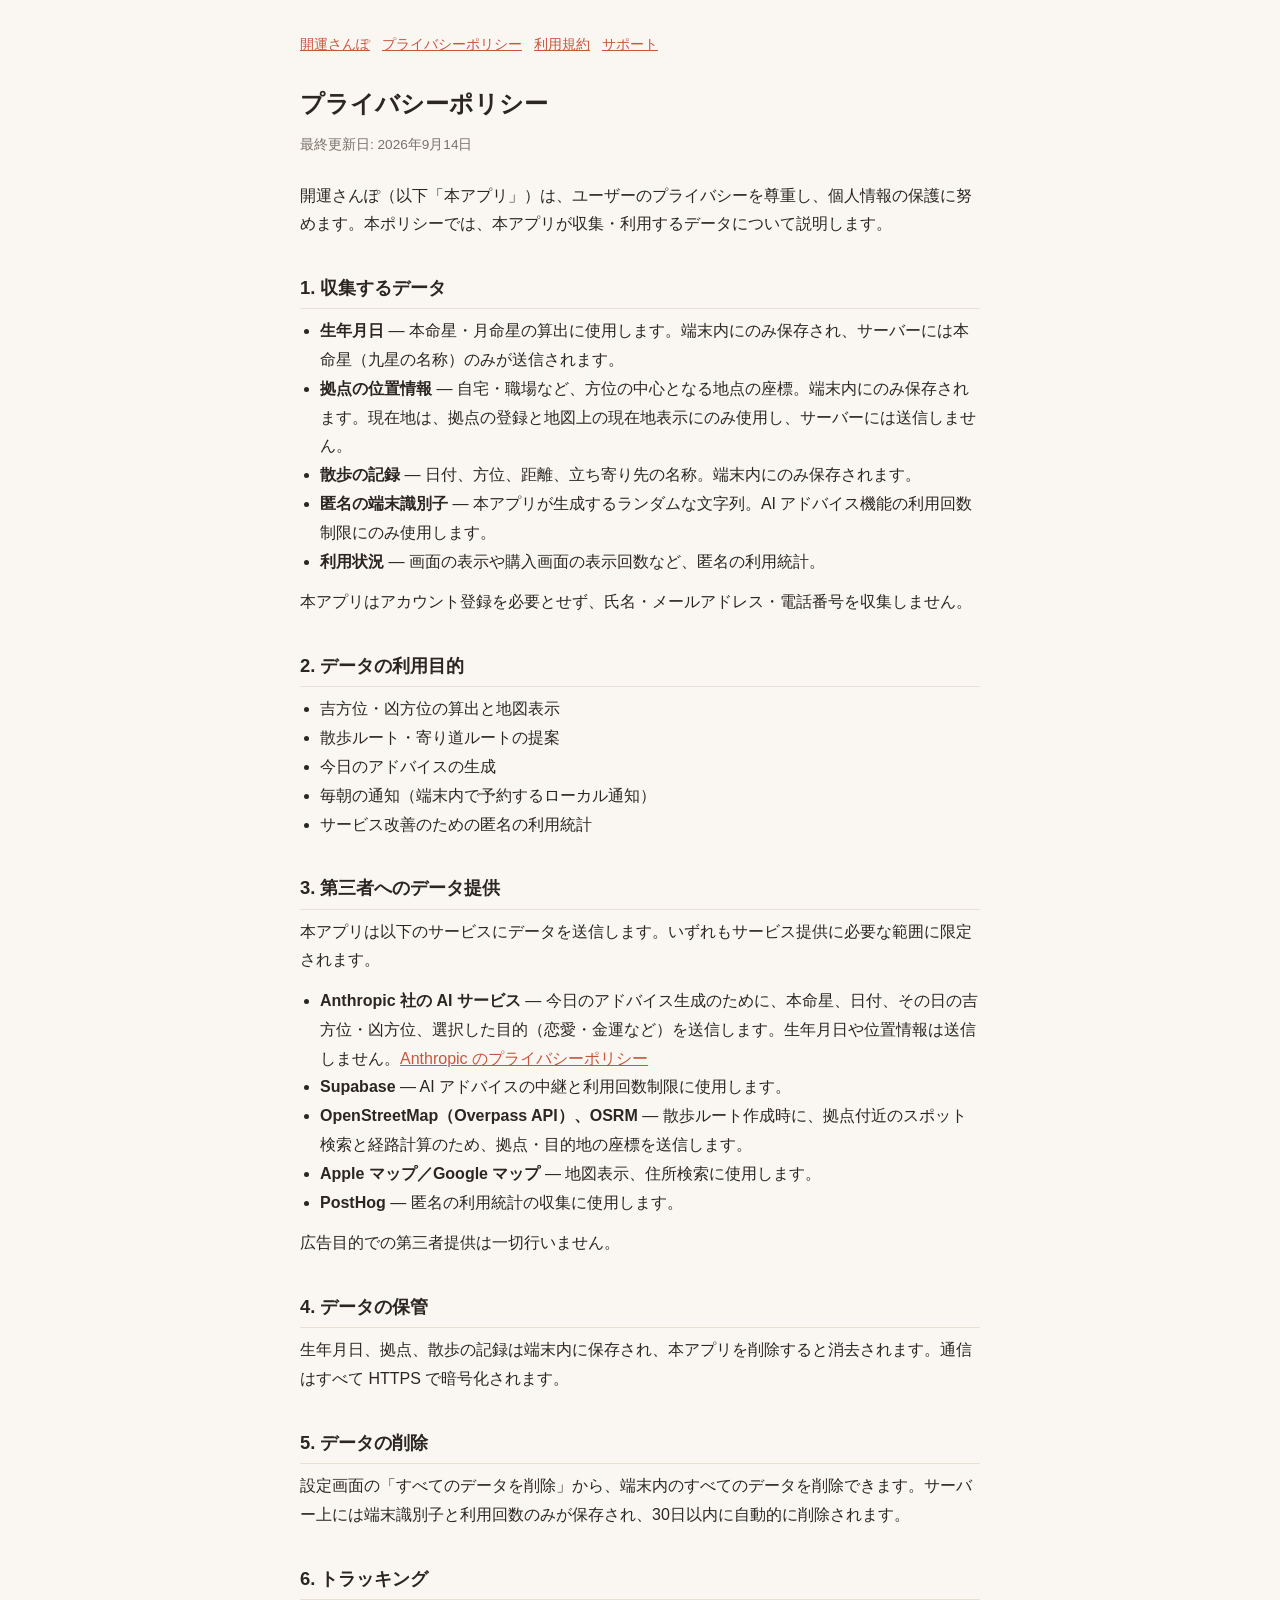
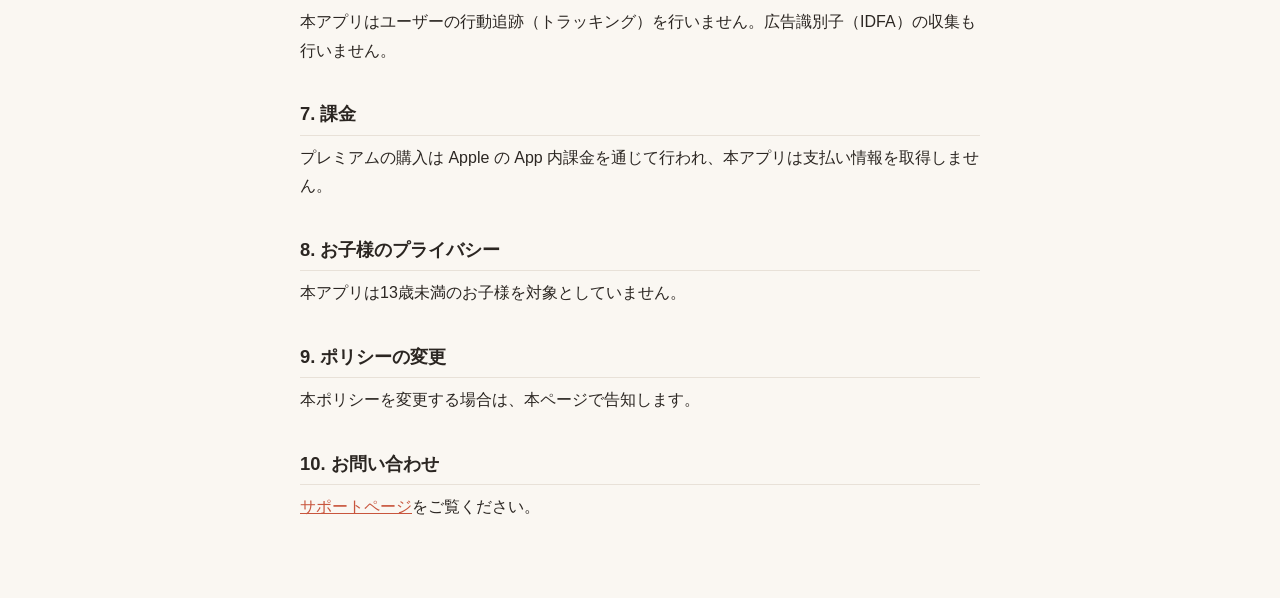
==== privacy.html @ 8f1d82c9 "開運さんぽ サポートサイト（プライバシーポリシー・利用規約・サポート）" ====
<!DOCTYPE html><html lang="ja"><head><meta charset="UTF-8"><meta name="viewport" content="width=device-width, initial-scale=1.0"><title>プライバシーポリシー - 開運さんぽ</title><link rel="stylesheet" href="_style.css"></head><body>
<nav><a href="index.html">開運さんぽ</a><a href="privacy.html">プライバシーポリシー</a><a href="terms.html">利用規約</a><a href="support.html">サポート</a></nav>
<h1>プライバシーポリシー</h1>
<p class="updated">最終更新日: 2026年9月14日</p>
<p>開運さんぽ（以下「本アプリ」）は、ユーザーのプライバシーを尊重し、個人情報の保護に努めます。本ポリシーでは、本アプリが収集・利用するデータについて説明します。</p>
<h2>1. 収集するデータ</h2>
<ul>
<li><strong>生年月日</strong> — 本命星・月命星の算出に使用します。端末内にのみ保存され、サーバーには本命星（九星の名称）のみが送信されます。</li>
<li><strong>拠点の位置情報</strong> — 自宅・職場など、方位の中心となる地点の座標。端末内にのみ保存されます。現在地は、拠点の登録と地図上の現在地表示にのみ使用し、サーバーには送信しません。</li>
<li><strong>散歩の記録</strong> — 日付、方位、距離、立ち寄り先の名称。端末内にのみ保存されます。</li>
<li><strong>匿名の端末識別子</strong> — 本アプリが生成するランダムな文字列。AI アドバイス機能の利用回数制限にのみ使用します。</li>
<li><strong>利用状況</strong> — 画面の表示や購入画面の表示回数など、匿名の利用統計。</li>
</ul>
<p>本アプリはアカウント登録を必要とせず、氏名・メールアドレス・電話番号を収集しません。</p>
<h2>2. データの利用目的</h2>
<ul><li>吉方位・凶方位の算出と地図表示</li><li>散歩ルート・寄り道ルートの提案</li><li>今日のアドバイスの生成</li><li>毎朝の通知（端末内で予約するローカル通知）</li><li>サービス改善のための匿名の利用統計</li></ul>
<h2>3. 第三者へのデータ提供</h2>
<p>本アプリは以下のサービスにデータを送信します。いずれもサービス提供に必要な範囲に限定されます。</p>
<ul>
<li><strong>Anthropic 社の AI サービス</strong> — 今日のアドバイス生成のために、本命星、日付、その日の吉方位・凶方位、選択した目的（恋愛・金運など）を送信します。生年月日や位置情報は送信しません。<a href="https://www.anthropic.com/privacy" target="_blank" rel="noopener">Anthropic のプライバシーポリシー</a></li>
<li><strong>Supabase</strong> — AI アドバイスの中継と利用回数制限に使用します。</li>
<li><strong>OpenStreetMap（Overpass API）、OSRM</strong> — 散歩ルート作成時に、拠点付近のスポット検索と経路計算のため、拠点・目的地の座標を送信します。</li>
<li><strong>Apple マップ／Google マップ</strong> — 地図表示、住所検索に使用します。</li>
<li><strong>PostHog</strong> — 匿名の利用統計の収集に使用します。</li>
</ul>
<p>広告目的での第三者提供は一切行いません。</p>
<h2>4. データの保管</h2>
<p>生年月日、拠点、散歩の記録は端末内に保存され、本アプリを削除すると消去されます。通信はすべて HTTPS で暗号化されます。</p>
<h2>5. データの削除</h2>
<p>設定画面の「すべてのデータを削除」から、端末内のすべてのデータを削除できます。サーバー上には端末識別子と利用回数のみが保存され、30日以内に自動的に削除されます。</p>
<h2>6. トラッキング</h2>
<p>本アプリはユーザーの行動追跡（トラッキング）を行いません。広告識別子（IDFA）の収集も行いません。</p>
<h2>7. 課金</h2>
<p>プレミアムの購入は Apple の App 内課金を通じて行われ、本アプリは支払い情報を取得しません。</p>
<h2>8. お子様のプライバシー</h2>
<p>本アプリは13歳未満のお子様を対象としていません。</p>
<h2>9. ポリシーの変更</h2>
<p>本ポリシーを変更する場合は、本ページで告知します。</p>
<h2>10. お問い合わせ</h2>
<p><a href="support.html">サポートページ</a>をご覧ください。</p>
</body></html>
---- _style.css ----
* { margin: 0; padding: 0; box-sizing: border-box; }
body { font-family: -apple-system, BlinkMacSystemFont, 'Hiragino Sans', sans-serif; line-height: 1.8; color: #2B2622; background: #FAF7F2; max-width: 720px; margin: 0 auto; padding: 32px 20px 64px; }
h1 { font-size: 1.5rem; margin-bottom: 8px; }
h2 { font-size: 1.15rem; margin-top: 32px; margin-bottom: 8px; border-bottom: 1px solid #E8E1D8; padding-bottom: 4px; }
p, ul { margin-bottom: 12px; } ul { padding-left: 20px; }
.updated { font-size: 0.85rem; color: #7A7168; margin-bottom: 24px; }
a { color: #C8553D; } nav { font-size: 0.9rem; margin-bottom: 24px; } nav a { margin-right: 12px; }
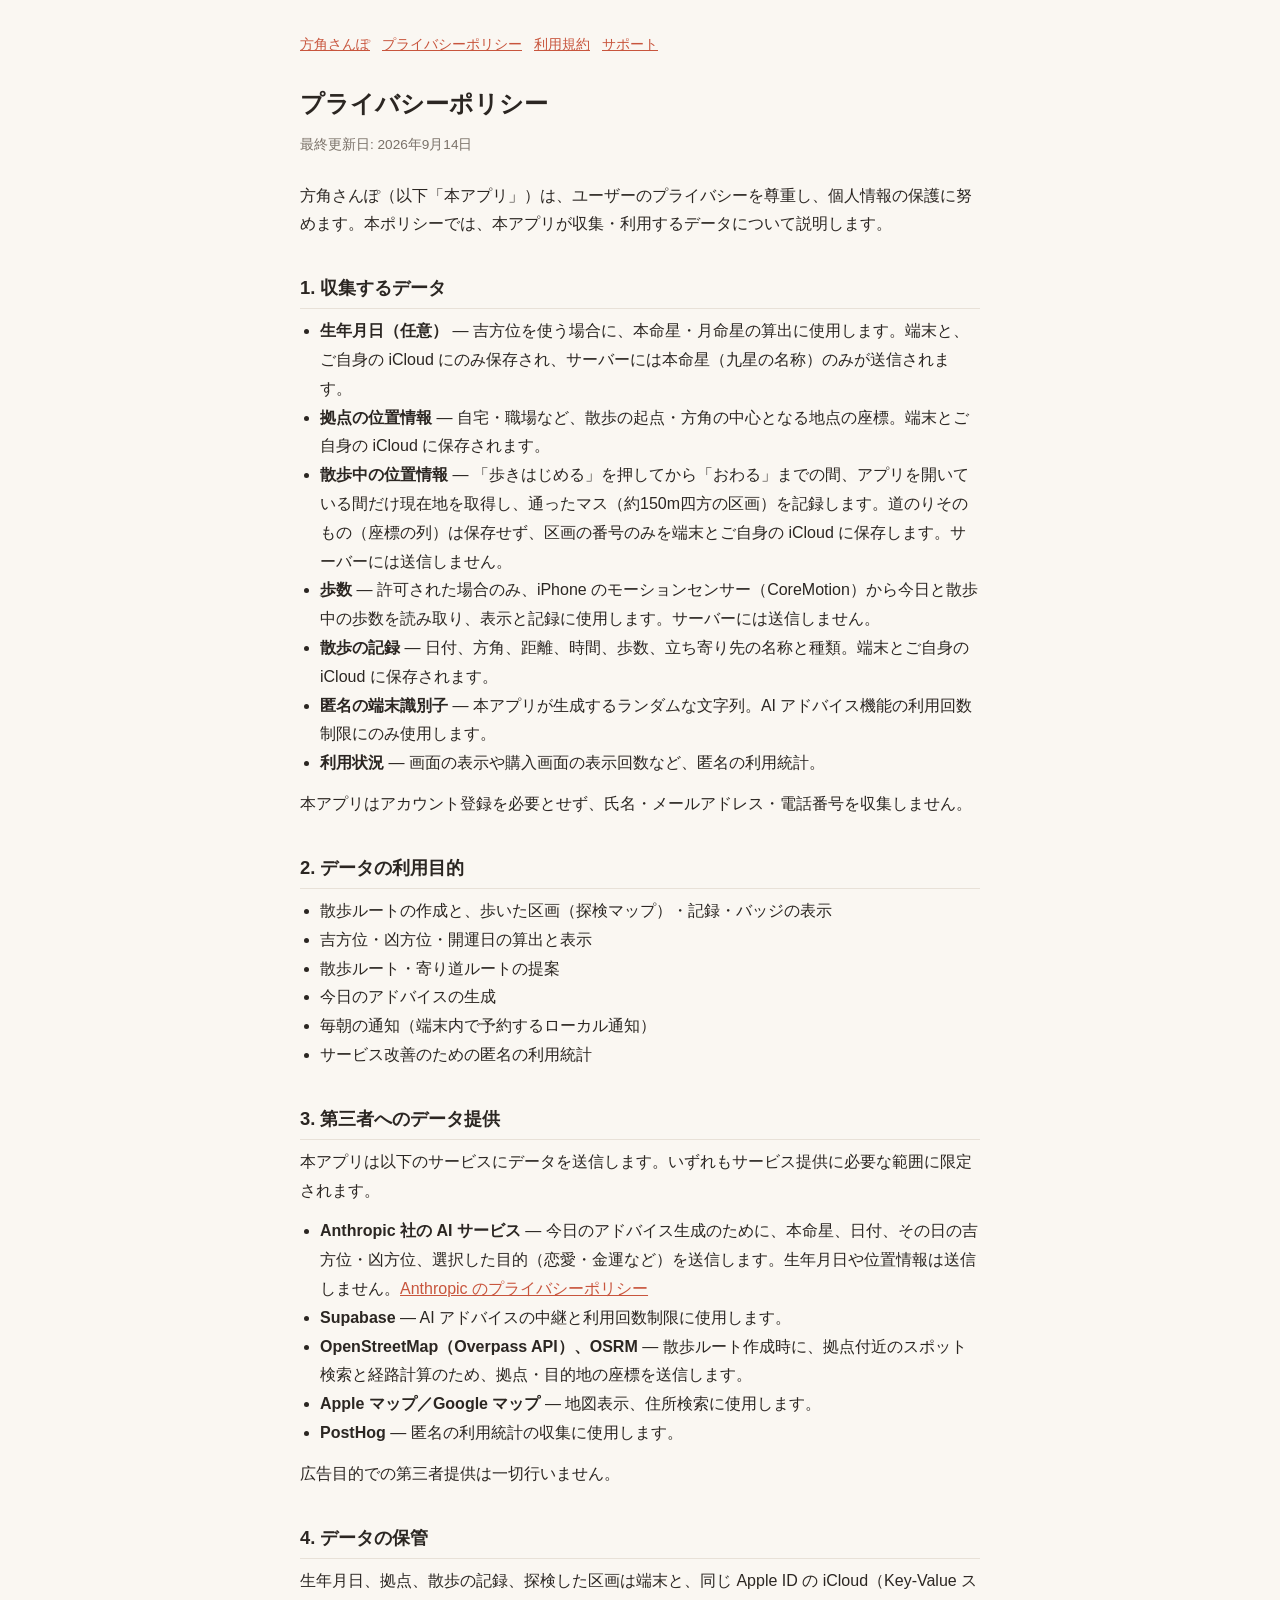
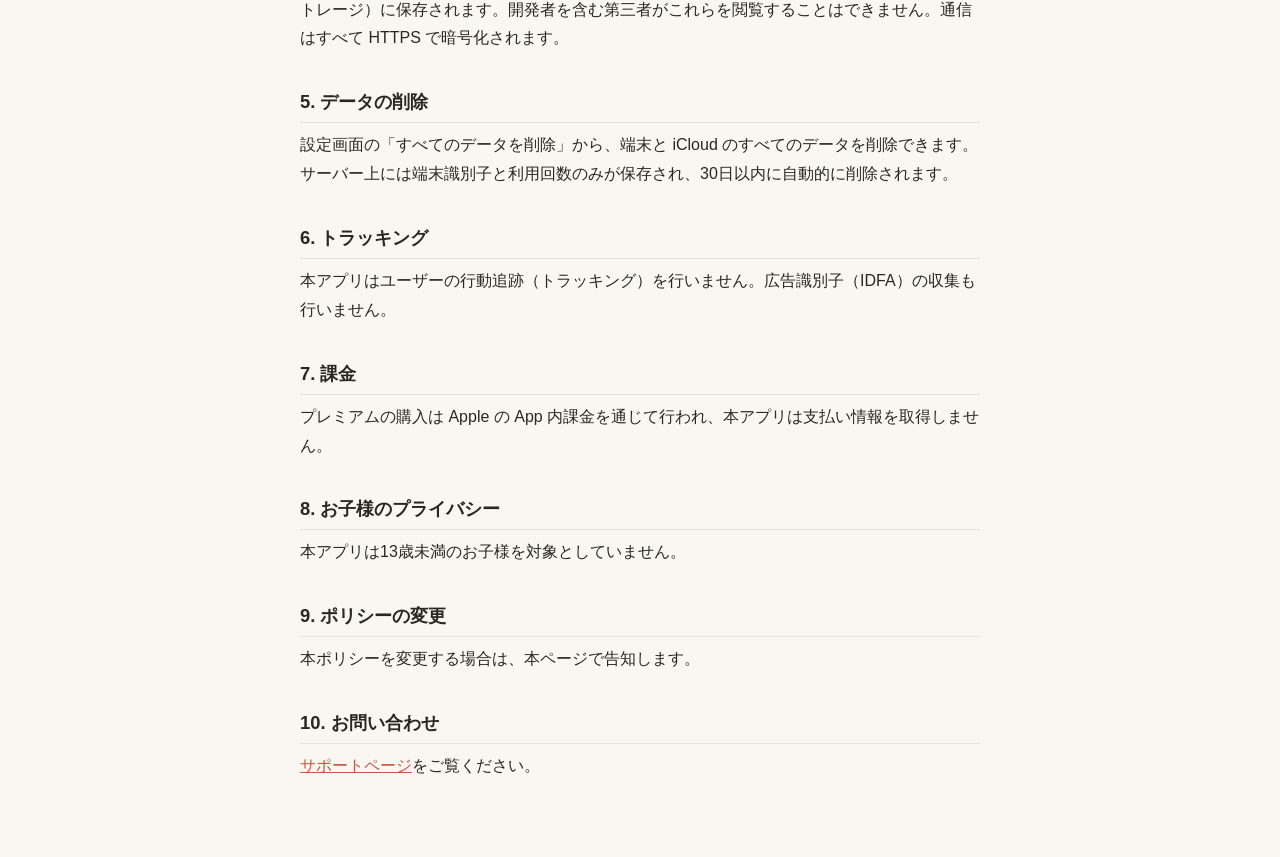
==== commit 011ab618: "方角さんぽにリニューアル: 散歩・探検機能、開運日、プライバシーポリシーに散歩中の位置情報と歩数を追記 Co-Authored-By: Claude Opus 5.5 <noreply@anthrop" ====
--- a/privacy.html
+++ b/privacy.html
@@ -1,19 +1,21 @@
-<!DOCTYPE html><html lang="ja"><head><meta charset="UTF-8"><meta name="viewport" content="width=device-width, initial-scale=1.0"><title>プライバシーポリシー - 開運さんぽ</title><link rel="stylesheet" href="_style.css"></head><body>
-<nav><a href="index.html">開運さんぽ</a><a href="privacy.html">プライバシーポリシー</a><a href="terms.html">利用規約</a><a href="support.html">サポート</a></nav>
+<!DOCTYPE html><html lang="ja"><head><meta charset="UTF-8"><meta name="viewport" content="width=device-width, initial-scale=1.0"><title>プライバシーポリシー - 方角さんぽ</title><link rel="stylesheet" href="_style.css"></head><body>
+<nav><a href="index.html">方角さんぽ</a><a href="privacy.html">プライバシーポリシー</a><a href="terms.html">利用規約</a><a href="support.html">サポート</a></nav>
 <h1>プライバシーポリシー</h1>
 <p class="updated">最終更新日: 2026年9月14日</p>
-<p>開運さんぽ（以下「本アプリ」）は、ユーザーのプライバシーを尊重し、個人情報の保護に努めます。本ポリシーでは、本アプリが収集・利用するデータについて説明します。</p>
+<p>方角さんぽ（以下「本アプリ」）は、ユーザーのプライバシーを尊重し、個人情報の保護に努めます。本ポリシーでは、本アプリが収集・利用するデータについて説明します。</p>
 <h2>1. 収集するデータ</h2>
 <ul>
-<li><strong>生年月日</strong> — 本命星・月命星の算出に使用します。端末内にのみ保存され、サーバーには本命星（九星の名称）のみが送信されます。</li>
-<li><strong>拠点の位置情報</strong> — 自宅・職場など、方位の中心となる地点の座標。端末内にのみ保存されます。現在地は、拠点の登録と地図上の現在地表示にのみ使用し、サーバーには送信しません。</li>
-<li><strong>散歩の記録</strong> — 日付、方位、距離、立ち寄り先の名称。端末内にのみ保存されます。</li>
+<li><strong>生年月日（任意）</strong> — 吉方位を使う場合に、本命星・月命星の算出に使用します。端末と、ご自身の iCloud にのみ保存され、サーバーには本命星（九星の名称）のみが送信されます。</li>
+<li><strong>拠点の位置情報</strong> — 自宅・職場など、散歩の起点・方角の中心となる地点の座標。端末とご自身の iCloud に保存されます。</li>
+<li><strong>散歩中の位置情報</strong> — 「歩きはじめる」を押してから「おわる」までの間、アプリを開いている間だけ現在地を取得し、通ったマス（約150m四方の区画）を記録します。道のりそのもの（座標の列）は保存せず、区画の番号のみを端末とご自身の iCloud に保存します。サーバーには送信しません。</li>
+<li><strong>歩数</strong> — 許可された場合のみ、iPhone のモーションセンサー（CoreMotion）から今日と散歩中の歩数を読み取り、表示と記録に使用します。サーバーには送信しません。</li>
+<li><strong>散歩の記録</strong> — 日付、方角、距離、時間、歩数、立ち寄り先の名称と種類。端末とご自身の iCloud に保存されます。</li>
 <li><strong>匿名の端末識別子</strong> — 本アプリが生成するランダムな文字列。AI アドバイス機能の利用回数制限にのみ使用します。</li>
 <li><strong>利用状況</strong> — 画面の表示や購入画面の表示回数など、匿名の利用統計。</li>
 </ul>
 <p>本アプリはアカウント登録を必要とせず、氏名・メールアドレス・電話番号を収集しません。</p>
 <h2>2. データの利用目的</h2>
-<ul><li>吉方位・凶方位の算出と地図表示</li><li>散歩ルート・寄り道ルートの提案</li><li>今日のアドバイスの生成</li><li>毎朝の通知（端末内で予約するローカル通知）</li><li>サービス改善のための匿名の利用統計</li></ul>
+<ul><li>散歩ルートの作成と、歩いた区画（探検マップ）・記録・バッジの表示</li><li>吉方位・凶方位・開運日の算出と表示</li><li>散歩ルート・寄り道ルートの提案</li><li>今日のアドバイスの生成</li><li>毎朝の通知（端末内で予約するローカル通知）</li><li>サービス改善のための匿名の利用統計</li></ul>
 <h2>3. 第三者へのデータ提供</h2>
 <p>本アプリは以下のサービスにデータを送信します。いずれもサービス提供に必要な範囲に限定されます。</p>
 <ul>
@@ -25,9 +27,9 @@
 </ul>
 <p>広告目的での第三者提供は一切行いません。</p>
 <h2>4. データの保管</h2>
-<p>生年月日、拠点、散歩の記録は端末内に保存され、本アプリを削除すると消去されます。通信はすべて HTTPS で暗号化されます。</p>
+<p>生年月日、拠点、散歩の記録、探検した区画は端末と、同じ Apple ID の iCloud（Key-Value ストレージ）に保存されます。開発者を含む第三者がこれらを閲覧することはできません。通信はすべて HTTPS で暗号化されます。</p>
 <h2>5. データの削除</h2>
-<p>設定画面の「すべてのデータを削除」から、端末内のすべてのデータを削除できます。サーバー上には端末識別子と利用回数のみが保存され、30日以内に自動的に削除されます。</p>
+<p>設定画面の「すべてのデータを削除」から、端末と iCloud のすべてのデータを削除できます。サーバー上には端末識別子と利用回数のみが保存され、30日以内に自動的に削除されます。</p>
 <h2>6. トラッキング</h2>
 <p>本アプリはユーザーの行動追跡（トラッキング）を行いません。広告識別子（IDFA）の収集も行いません。</p>
 <h2>7. 課金</h2>
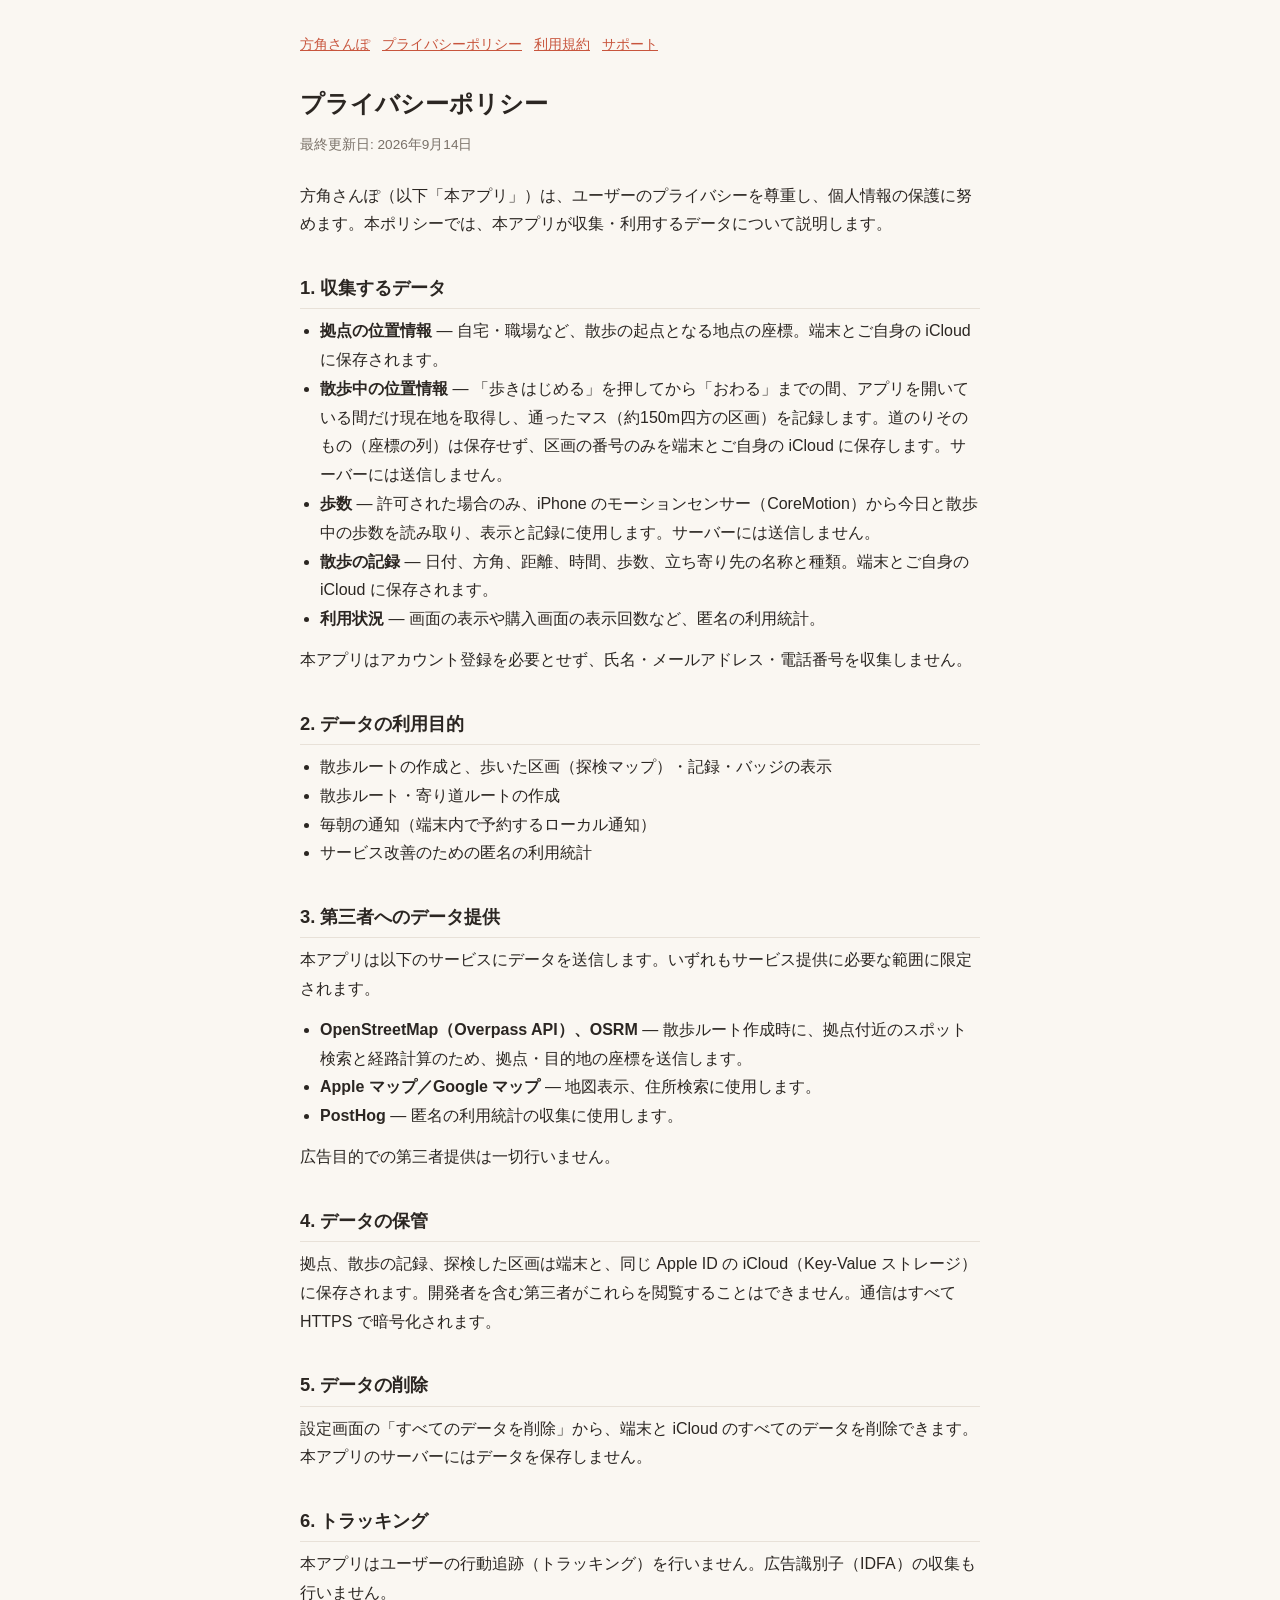
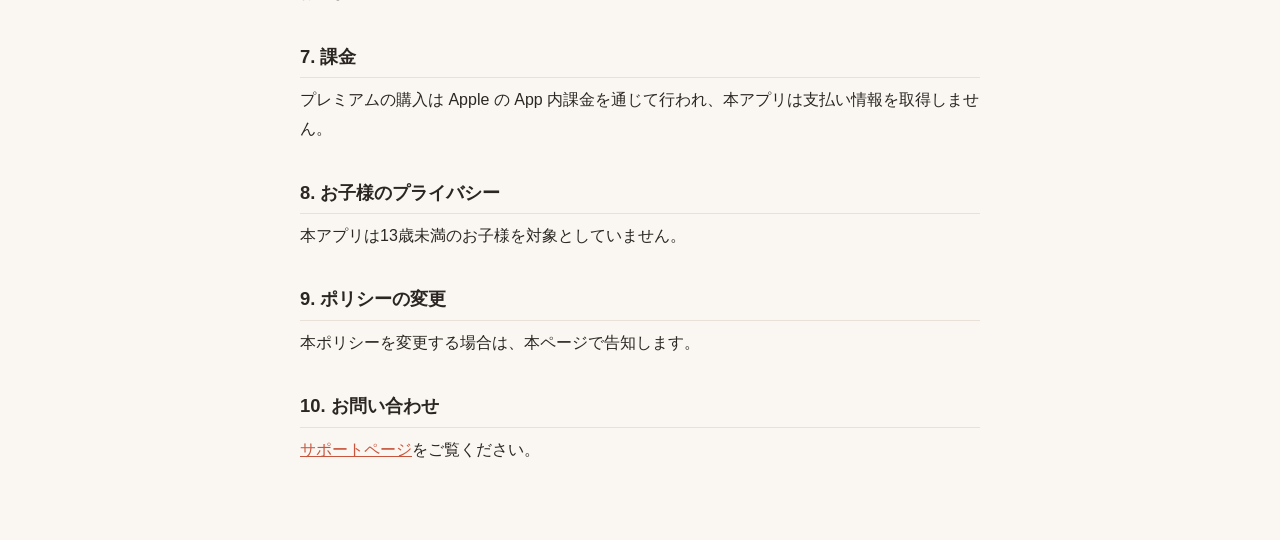
==== commit 281624eb: "iOS版から吉方位・開運日を外したため、サイト・プライバシーポリシー・規約を更新 Co-Authored-By: Claude Opus 5.5 <noreply@anthropic.com> Cla" ====
--- a/privacy.html
+++ b/privacy.html
@@ -5,31 +5,27 @@
 <p>方角さんぽ（以下「本アプリ」）は、ユーザーのプライバシーを尊重し、個人情報の保護に努めます。本ポリシーでは、本アプリが収集・利用するデータについて説明します。</p>
 <h2>1. 収集するデータ</h2>
 <ul>
-<li><strong>生年月日（任意）</strong> — 吉方位を使う場合に、本命星・月命星の算出に使用します。端末と、ご自身の iCloud にのみ保存され、サーバーには本命星（九星の名称）のみが送信されます。</li>
-<li><strong>拠点の位置情報</strong> — 自宅・職場など、散歩の起点・方角の中心となる地点の座標。端末とご自身の iCloud に保存されます。</li>
+<li><strong>拠点の位置情報</strong> — 自宅・職場など、散歩の起点となる地点の座標。端末とご自身の iCloud に保存されます。</li>
 <li><strong>散歩中の位置情報</strong> — 「歩きはじめる」を押してから「おわる」までの間、アプリを開いている間だけ現在地を取得し、通ったマス（約150m四方の区画）を記録します。道のりそのもの（座標の列）は保存せず、区画の番号のみを端末とご自身の iCloud に保存します。サーバーには送信しません。</li>
 <li><strong>歩数</strong> — 許可された場合のみ、iPhone のモーションセンサー（CoreMotion）から今日と散歩中の歩数を読み取り、表示と記録に使用します。サーバーには送信しません。</li>
 <li><strong>散歩の記録</strong> — 日付、方角、距離、時間、歩数、立ち寄り先の名称と種類。端末とご自身の iCloud に保存されます。</li>
-<li><strong>匿名の端末識別子</strong> — 本アプリが生成するランダムな文字列。AI アドバイス機能の利用回数制限にのみ使用します。</li>
 <li><strong>利用状況</strong> — 画面の表示や購入画面の表示回数など、匿名の利用統計。</li>
 </ul>
 <p>本アプリはアカウント登録を必要とせず、氏名・メールアドレス・電話番号を収集しません。</p>
 <h2>2. データの利用目的</h2>
-<ul><li>散歩ルートの作成と、歩いた区画（探検マップ）・記録・バッジの表示</li><li>吉方位・凶方位・開運日の算出と表示</li><li>散歩ルート・寄り道ルートの提案</li><li>今日のアドバイスの生成</li><li>毎朝の通知（端末内で予約するローカル通知）</li><li>サービス改善のための匿名の利用統計</li></ul>
+<ul><li>散歩ルートの作成と、歩いた区画（探検マップ）・記録・バッジの表示</li><li>散歩ルート・寄り道ルートの作成</li><li>毎朝の通知（端末内で予約するローカル通知）</li><li>サービス改善のための匿名の利用統計</li></ul>
 <h2>3. 第三者へのデータ提供</h2>
 <p>本アプリは以下のサービスにデータを送信します。いずれもサービス提供に必要な範囲に限定されます。</p>
 <ul>
-<li><strong>Anthropic 社の AI サービス</strong> — 今日のアドバイス生成のために、本命星、日付、その日の吉方位・凶方位、選択した目的（恋愛・金運など）を送信します。生年月日や位置情報は送信しません。<a href="https://www.anthropic.com/privacy" target="_blank" rel="noopener">Anthropic のプライバシーポリシー</a></li>
-<li><strong>Supabase</strong> — AI アドバイスの中継と利用回数制限に使用します。</li>
 <li><strong>OpenStreetMap（Overpass API）、OSRM</strong> — 散歩ルート作成時に、拠点付近のスポット検索と経路計算のため、拠点・目的地の座標を送信します。</li>
 <li><strong>Apple マップ／Google マップ</strong> — 地図表示、住所検索に使用します。</li>
 <li><strong>PostHog</strong> — 匿名の利用統計の収集に使用します。</li>
 </ul>
 <p>広告目的での第三者提供は一切行いません。</p>
 <h2>4. データの保管</h2>
-<p>生年月日、拠点、散歩の記録、探検した区画は端末と、同じ Apple ID の iCloud（Key-Value ストレージ）に保存されます。開発者を含む第三者がこれらを閲覧することはできません。通信はすべて HTTPS で暗号化されます。</p>
+<p>拠点、散歩の記録、探検した区画は端末と、同じ Apple ID の iCloud（Key-Value ストレージ）に保存されます。開発者を含む第三者がこれらを閲覧することはできません。通信はすべて HTTPS で暗号化されます。</p>
 <h2>5. データの削除</h2>
-<p>設定画面の「すべてのデータを削除」から、端末と iCloud のすべてのデータを削除できます。サーバー上には端末識別子と利用回数のみが保存され、30日以内に自動的に削除されます。</p>
+<p>設定画面の「すべてのデータを削除」から、端末と iCloud のすべてのデータを削除できます。本アプリのサーバーにはデータを保存しません。</p>
 <h2>6. トラッキング</h2>
 <p>本アプリはユーザーの行動追跡（トラッキング）を行いません。広告識別子（IDFA）の収集も行いません。</p>
 <h2>7. 課金</h2>
